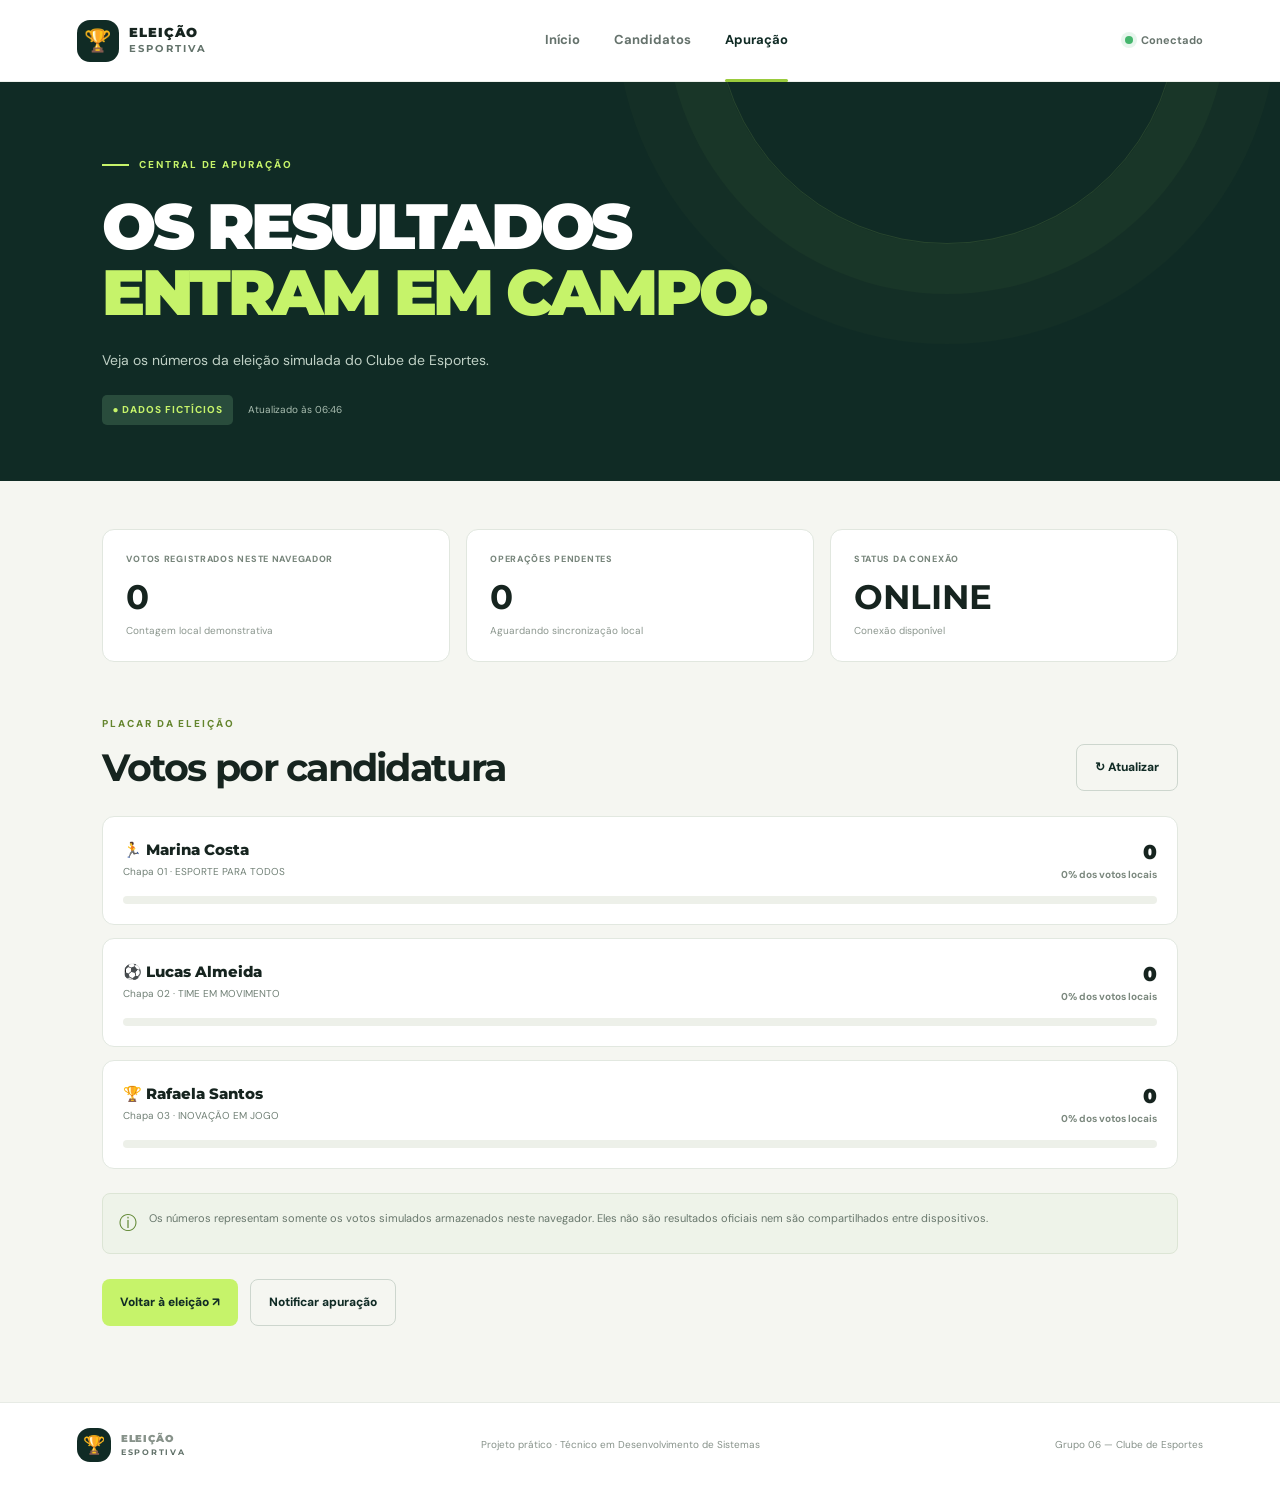
==== resultado.html @ e19febe4 "Add files via upload" ====
<!doctype html>
<html lang="pt-BR">
<head>
  <meta charset="utf-8"><meta name="viewport" content="width=device-width, initial-scale=1">
  <meta name="theme-color" content="#102b25"><meta name="description" content="Apuração fictícia da eleição esportiva.">
  <title>Apuração | Eleição Esportiva</title>
  <link rel="icon" href="./assets/icon.svg" type="image/svg+xml"><link rel="manifest" href="./manifest.json">
  <link rel="preload" href="./style.css" as="style"><link rel="stylesheet" href="./style.css">
  <link rel="dns-prefetch" href="//fonts.googleapis.com"><link rel="dns-prefetch" href="//fonts.gstatic.com">
  <link rel="preconnect" href="https://fonts.googleapis.com"><link rel="preconnect" href="https://fonts.gstatic.com" crossorigin>
  <link href="https://fonts.googleapis.com/css2?family=DM+Sans:wght@400;500;600;700&family=Montserrat:wght@600;700;800;900&display=swap" rel="stylesheet">
  <link rel="prefetch" href="./index.html">
</head>
<body>
  <a class="skip-link" href="#conteudo">Pular para o conteúdo</a>
  <header class="topbar">
    <a class="brand" href="./index.html"><span class="brand-mark">🏆</span><span><strong>ELEIÇÃO</strong><small>ESPORTIVA</small></span></a>
    <nav class="nav" aria-label="Navegação principal"><a href="./index.html">Início</a><a href="./index.html#candidatos">Candidatos</a><a class="active" href="./resultado.html">Apuração</a></nav>
    <div class="connection"><span id="connectionDot" class="status-dot"></span><span id="connectionText">Verificando conexão…</span></div>
  </header>
  <main id="conteudo" class="results-page">
    <section class="results-hero"><p class="eyebrow"><span class="eyebrow-line"></span> CENTRAL DE APURAÇÃO</p><h1>OS RESULTADOS<br><span>ENTRAM EM CAMPO.</span></h1><p>Veja os números da eleição simulada do Clube de Esportes.</p><div class="results-meta"><span class="meta-pill">● DADOS FICTÍCIOS</span><span id="resultsUpdated">Atualizado neste dispositivo</span></div></section>
    <section class="section results-section">
      <div class="results-overview"><div class="overview-card"><span class="overview-label">VOTOS REGISTRADOS NESTE NAVEGADOR</span><strong id="totalVotes">0</strong><small>Contagem local demonstrativa</small></div><div class="overview-card"><span class="overview-label">OPERAÇÕES PENDENTES</span><strong id="pendingVotes">0</strong><small>Aguardando sincronização local</small></div><div class="overview-card"><span class="overview-label">STATUS DA CONEXÃO</span><strong id="networkStatus">—</strong><small id="networkDetail">Status do navegador</small></div></div>
      <div class="results-heading"><div><p class="eyebrow dark-eyebrow">PLACAR DA ELEIÇÃO</p><h2>Votos por candidatura</h2></div><button class="button button-outline" id="refreshResults" type="button">↻ Atualizar</button></div>
      <div id="resultsList" class="results-list"></div>
      <div class="results-note"><span>ⓘ</span><p>Os números representam somente os votos simulados armazenados neste navegador. Eles não são resultados oficiais nem são compartilhados entre dispositivos.</p></div>
      <div class="results-actions"><a class="button button-primary" href="./index.html#candidatos">Voltar à eleição ↗</a><button class="button button-outline" id="notifyResults" type="button">Notificar apuração</button></div>
    </section>
  </main>
  <footer class="footer"><a class="brand footer-brand" href="./index.html"><span class="brand-mark">🏆</span><span><strong>ELEIÇÃO</strong><small>ESPORTIVA</small></span></a><span>Projeto prático · Técnico em Desenvolvimento de Sistemas</span><span>Grupo 06 — Clube de Esportes</span></footer>
  <div id="toast" class="toast" role="status" aria-live="polite"></div>
  <script src="./app.js" defer></script>
</body>
</html>
---- style.css ----
@import url('https://fonts.googleapis.com/css2?family=DM+Sans:wght@400;500;600;700&family=Montserrat:wght@600;700;800;900&display=swap');
:root{--green:#102b25;--green2:#183d32;--lime:#c6f36a;--paper:#f5f6f1;--ink:#16241f;--muted:#66736d;--line:#e1e6df;--white:#fff;--shadow:0 18px 50px rgba(16,43,37,.10)}
*{box-sizing:border-box}html{scroll-behavior:smooth;scroll-padding-top:90px}body{margin:0;background:var(--paper);color:var(--ink);font-family:'DM Sans',Arial,sans-serif;line-height:1.55}a{color:inherit;text-decoration:none}button{font:inherit;cursor:pointer}.skip-link{position:absolute;left:-9999px;top:10px;background:#fff;padding:10px;z-index:100}.skip-link:focus{left:10px}.topbar{height:82px;padding:0 clamp(20px,6vw,88px);display:flex;align-items:center;justify-content:space-between;background:#fff;border-bottom:1px solid #edf0eb;gap:24px}.brand{display:flex;align-items:center;gap:10px;line-height:1.05;flex-shrink:0}.brand-mark{width:42px;height:42px;background:var(--green);color:var(--lime);display:grid;place-items:center;border-radius:13px;font-size:22px}.brand strong,.brand small{display:block;font-family:Montserrat,sans-serif;letter-spacing:.08em}.brand strong{font-size:13px;font-weight:900}.brand small{font-size:10px;font-weight:700;letter-spacing:.22em;color:#63736b;margin-top:4px}.nav{display:flex;align-items:center;gap:34px;color:#65726c;font-size:13px;font-weight:700}.nav a{padding:31px 0;position:relative}.nav a:hover,.nav a.active{color:var(--green)}.nav a.active:after{content:"";position:absolute;bottom:0;left:0;right:0;height:3px;background:#9acb3d;border-radius:3px}.connection{display:flex;align-items:center;gap:8px;color:#68756e;font-size:11px;font-weight:700;white-space:nowrap}.status-dot{width:8px;height:8px;border-radius:50%;background:#9aa69f;display:inline-block}.status-dot.online{background:#45b66d;box-shadow:0 0 0 4px #45b66d20}.status-dot.offline{background:#e7a23b;box-shadow:0 0 0 4px #e7a23b20}.hero{position:relative;overflow:hidden;background:var(--green);color:white;padding:74px clamp(24px,8vw,120px) 0;min-height:615px;display:grid;grid-template-columns:1.04fr .96fr;align-items:center}.hero:before{content:"";position:absolute;inset:0;background:radial-gradient(ellipse at 75% 38%,#255342 0,transparent 44%),linear-gradient(110deg,#102b25 0%,#102b25 54%,#16392f 100%)}.hero-content,.hero-art,.hero-stats{position:relative;z-index:1}.eyebrow{font-size:10px;font-weight:800;letter-spacing:.19em;color:var(--lime);display:flex;align-items:center;gap:10px;margin:0 0 20px}.eyebrow-line{width:27px;height:2px;background:var(--lime)}h1,h2,h3,p{margin-top:0}.hero h1,.results-hero h1{font-family:Montserrat,sans-serif;font-size:clamp(42px,5.2vw,74px);font-weight:900;line-height:1.04;letter-spacing:-.055em;margin:0 0 24px}.hero h1 span,.results-hero h1 span{color:var(--lime)}.hero-copy{max-width:490px;color:#c5d4cc;font-size:15px;line-height:1.8;margin-bottom:28px}.hero-actions{display:flex;gap:12px;flex-wrap:wrap}.button{border:0;border-radius:8px;padding:13px 18px;display:inline-flex;align-items:center;justify-content:center;gap:12px;font-size:12px;font-weight:800;transition:transform .2s,background .2s;min-height:46px}.button:hover{transform:translateY(-2px)}.button-primary{background:var(--lime);color:var(--green)}.button-ghost{border:1px solid #ffffff52;color:white;background:transparent}.button-outline{background:transparent;border:1px solid #cdd6ce;color:var(--green)}.button-light{background:white;color:var(--green);width:100%;margin-top:16px}.hero-note{margin-top:35px;color:#a8bcb1;font-size:9px;font-weight:800;letter-spacing:.13em;display:flex;align-items:center;gap:9px}.live-pulse{width:7px;height:7px;background:var(--lime);border-radius:50%;box-shadow:0 0 0 4px #c6f36a20}.hero-art{height:410px;min-width:0;display:grid;place-items:center}.art-glow{position:absolute;width:330px;height:330px;border-radius:50%;background:#b5e75c13;filter:blur(25px)}.stadium-ring{position:absolute;border:1px solid #c6f36a30;border-radius:50%;transform:rotate(-28deg)}.ring-one{width:390px;height:290px}.ring-two{width:300px;height:220px}.stadium-score{z-index:2;width:210px;height:210px;border-radius:50%;border:1px solid #c6f36a65;background:linear-gradient(145deg,#1e493a,#102b25);box-shadow:0 25px 80px #07171180,inset 0 0 0 12px #ffffff05;display:flex;flex-direction:column;align-items:center;justify-content:center;transform:rotate(-8deg)}.stadium-score span{font-size:10px;letter-spacing:.3em;color:#b9d1c3;font-weight:800}.stadium-score strong{font-family:Montserrat,sans-serif;font-size:78px;line-height:1;color:var(--lime);letter-spacing:-.08em}.stadium-score small{font-size:8px;letter-spacing:.18em;color:#d2e0d6;font-weight:800;margin-top:7px}.field-lines{position:absolute;inset:45px 5px;border:1px solid #c6f36a21;border-radius:48%;transform:rotate(-28deg);overflow:hidden}.field-mid{position:absolute;top:0;bottom:0;left:50%;border-left:1px solid #c6f36a27}.field-circle{position:absolute;width:120px;height:120px;border:1px solid #c6f36a27;border-radius:50%;left:calc(50% - 60px);top:calc(50% - 60px)}.field-box{position:absolute;top:25%;height:50%;width:19%;border:1px solid #c6f36a25}.field-box.left{left:0}.field-box.right{right:0}.floating-card{position:absolute;z-index:3;display:flex;align-items:center;gap:10px;background:#fff;color:var(--ink);padding:12px 15px;border-radius:12px;box-shadow:0 15px 35px #06181045}.floating-card>span{width:35px;height:35px;background:#eff7df;border-radius:9px;display:grid;place-items:center;color:#3c6b2a;font-size:18px}.floating-card strong,.floating-card small{display:block}.floating-card strong{font-size:11px}.floating-card small{font-size:9px;color:#7b8880;margin-top:3px}.card-top{top:60px;right:0}.card-bottom{bottom:56px;left:-10px}.hero-stats{grid-column:1/-1;border-top:1px solid #ffffff24;display:flex;gap:0;margin-top:38px;padding:24px 0 28px}.hero-stats>div{display:flex;flex-direction:column;padding:0 38px;border-right:1px solid #ffffff23}.hero-stats>div:first-child{padding-left:0}.hero-stats>div:last-child{border:0}.hero-stats strong{font-family:Montserrat,sans-serif;font-size:25px;color:var(--lime);line-height:1.2}.hero-stats span{font-size:8px;letter-spacing:.13em;font-weight:800;color:#aabdb2;margin-top:5px}.section{padding:76px clamp(24px,8vw,120px)}.intro-section{display:grid;grid-template-columns:1fr .72fr;gap:60px;align-items:end;background:#fff}.dark-eyebrow{color:#64852e;margin-bottom:13px}.intro-section h2,.section-heading h2,.results-heading h2{font-family:Montserrat,sans-serif;font-size:clamp(28px,3vw,40px);line-height:1.2;letter-spacing:-.045em;margin:0}.intro-section h2 span{color:#6d9b32}.section-copy{font-size:13px;color:#6d7972;line-height:1.9;margin:0;max-width:480px}.candidates-section{background:#f5f6f1}.section-heading{display:flex;justify-content:space-between;align-items:end;gap:20px;margin-bottom:32px}.section-counter{border:1px solid #d8dfd7;padding:8px 12px;border-radius:5px;color:#7a877f;font-size:9px;font-weight:800;letter-spacing:.1em;white-space:nowrap}.candidate-grid{display:grid;grid-template-columns:repeat(3,minmax(0,1fr));gap:20px}.candidate-card{background:#fff;border:1px solid #e5e9e2;border-radius:14px;overflow:hidden;transition:transform .25s,box-shadow .25s}.candidate-card:hover{transform:translateY(-5px);box-shadow:var(--shadow)}.candidate-cover{height:156px;background:linear-gradient(130deg,#173b30,#285b43);position:relative;display:flex;align-items:center;justify-content:center;overflow:hidden}.candidate-cover:before,.candidate-cover:after{content:"";position:absolute;border:1px solid #c6f36a3d;border-radius:50%;width:230px;height:230px}.candidate-cover:after{width:170px;height:170px}.candidate-cover .candidate-number{position:absolute;top:15px;left:16px;background:#c6f36a;color:#173b30;font-size:10px;font-weight:900;padding:6px 9px;border-radius:5px}.candidate-emoji{font-size:62px;z-index:1;filter:drop-shadow(0 8px 12px #07171155)}.candidate-cover.cover-blue{background:linear-gradient(130deg,#203a55,#376d85)}.candidate-cover.cover-orange{background:linear-gradient(130deg,#6d3d20,#b97536)}.candidate-body{padding:22px}.candidate-role{font-size:9px;color:#7e8b82;font-weight:800;letter-spacing:.13em}.candidate-body h3{font-family:Montserrat,sans-serif;font-size:20px;margin:6px 0 10px;letter-spacing:-.03em}.candidate-slogan{font-size:12px;color:#63736a;font-style:italic;margin-bottom:18px}.proposal-list{padding:0;list-style:none;margin:0 0 22px;display:grid;gap:10px}.proposal-list li{font-size:11px;color:#526259;display:flex;gap:9px;align-items:flex-start}.proposal-list li:before{content:"✓";color:#6d9b32;font-weight:900}.vote-button{width:100%;background:var(--green);color:#fff}.vote-button:disabled{background:#dce3dc;color:#758078;cursor:not-allowed;transform:none}.candidate-card.selected{border:2px solid #91c64a}.selected-label{display:none;color:#527c26;font-size:10px;font-weight:800;margin-bottom:10px}.candidate-card.selected .selected-label{display:block}.offline-banner{background:var(--green);color:white;padding:54px clamp(24px,8vw,120px);display:grid;grid-template-columns:75px 1fr 245px;gap:28px;align-items:center;position:relative;overflow:hidden}.offline-banner:after{content:"";position:absolute;width:380px;height:380px;border:1px solid #c6f36a20;border-radius:50%;right:-120px;top:-220px}.offline-icon{width:65px;height:65px;border:1px solid #c6f36a4d;border-radius:16px;display:grid;place-items:center;font-size:38px;color:var(--lime)}.offline-banner .eyebrow{font-size:9px;margin-bottom:12px}.offline-banner h2{font-family:Montserrat,sans-serif;font-size:clamp(25px,3vw,37px);line-height:1.15;letter-spacing:-.04em;margin-bottom:12px}.offline-banner h2 span{color:var(--lime)}.offline-banner p:not(.eyebrow){font-size:12px;color:#b9c9bf;max-width:550px;margin:0}.offline-status-card{position:relative;z-index:1;background:#214437;border:1px solid #ffffff1c;border-radius:12px;padding:18px}.offline-status-card>strong{font-size:12px;margin-left:8px}.offline-status-card small{display:block;color:#b6c9bd;font-size:10px;margin-top:8px}.tech-section{background:#fff}.tech-grid{display:grid;grid-template-columns:repeat(3,minmax(0,1fr));gap:18px;margin-top:30px}.tech-card{border:1px solid #e3e8e1;border-radius:12px;padding:24px}.tech-icon{display:grid;place-items:center;width:42px;height:42px;background:#eff6e4;border-radius:10px;color:#557d2a;font-size:23px;margin-bottom:20px}.tech-card h3{font-family:Montserrat,sans-serif;font-size:16px;margin-bottom:10px}.tech-card p{font-size:12px;color:#6c7a71;line-height:1.8;margin:0}.text-button{padding:14px 0 0;border:0;background:none;color:#477324;font-size:11px;font-weight:800}.disclaimer{margin:0 clamp(24px,8vw,120px) 55px;padding:16px 20px;border:1px solid #dce4d7;background:#eef3e9;border-radius:8px;display:flex;gap:12px;font-size:11px;color:#68776c}.disclaimer strong{color:#395c2a;white-space:nowrap}.footer{background:#fff;border-top:1px solid #e7ebe5;display:flex;justify-content:space-between;align-items:center;padding:25px clamp(20px,6vw,88px);gap:20px;color:#87928a;font-size:10px}.footer-brand .brand-mark{width:34px;height:34px;font-size:18px}.footer-brand strong{font-size:10px}.footer-brand small{font-size:8px}.vote-dialog{border:0;border-radius:18px;padding:36px;max-width:420px;width:calc(100% - 32px);box-shadow:0 30px 100px #07171155;text-align:center}.vote-dialog::backdrop{background:#071711b5;backdrop-filter:blur(4px)}.dialog-close-form{position:absolute;top:12px;right:12px}.dialog-x{border:0;background:#eff2ed;border-radius:50%;width:30px;height:30px;font-size:20px}.dialog-symbol{margin:0 auto 18px;width:55px;height:55px;border-radius:50%;background:#edf6df;color:#568229;display:grid;place-items:center;font-size:28px}.vote-dialog h2{font-family:Montserrat,sans-serif;font-size:24px;line-height:1.2;margin-bottom:10px}.vote-dialog>p:not(.eyebrow){color:#6a786f;font-size:13px}.dialog-actions{display:grid;gap:10px;margin-top:24px}.toast{position:fixed;z-index:50;bottom:22px;left:50%;transform:translate(-50%,20px);opacity:0;pointer-events:none;max-width:calc(100% - 32px);padding:13px 18px;border-radius:10px;background:#122f25;color:white;box-shadow:0 12px 40px #07171135;font-size:12px;font-weight:700;transition:.25s}.toast.show{opacity:1;transform:translate(-50%,0)}.results-page{min-height:65vh}.results-hero{padding:75px clamp(24px,8vw,120px) 56px;background:var(--green);color:white;position:relative;overflow:hidden}.results-hero:after{content:"";position:absolute;width:460px;height:460px;border:1px solid #c6f36a20;border-radius:50%;right:8%;top:-300px;box-shadow:0 0 0 50px #c6f36a08,0 0 0 100px #c6f36a05}.results-hero h1{font-size:clamp(39px,5vw,64px);position:relative;z-index:1}.results-hero>p:not(.eyebrow){color:#c0d1c6;font-size:14px}.results-meta{display:flex;gap:15px;align-items:center;color:#a9bdb0;font-size:10px;margin-top:24px}.meta-pill{background:#294c3c;padding:7px 10px;border-radius:5px;color:var(--lime);font-weight:800;letter-spacing:.1em}.results-section{padding-top:48px}.results-overview{display:grid;grid-template-columns:repeat(3,minmax(0,1fr));gap:16px;margin-bottom:54px}.overview-card{padding:23px;border:1px solid #e1e7df;border-radius:12px;background:#fff;display:flex;flex-direction:column}.overview-label{font-size:9px;font-weight:800;color:#77857b;letter-spacing:.08em}.overview-card strong{font-family:Montserrat,sans-serif;font-size:34px;line-height:1.2;margin:10px 0 5px}.overview-card small{font-size:10px;color:#8b968e}.results-heading{display:flex;align-items:end;justify-content:space-between;margin-bottom:25px;gap:15px}.results-list{display:grid;gap:13px}.result-row{background:#fff;border:1px solid #e2e8e0;border-radius:12px;padding:20px}.result-row-top{display:flex;justify-content:space-between;gap:15px;align-items:center}.result-name{font-family:Montserrat,sans-serif;font-size:15px;font-weight:800}.result-number{font-size:10px;color:#718076;margin-top:3px}.result-count{text-align:right;font-family:Montserrat,sans-serif;font-size:20px;font-weight:900}.result-count small{display:block;font:700 10px 'DM Sans',sans-serif;color:#7b887e}.progress-track{height:8px;background:#edf0e9;border-radius:20px;margin-top:15px;overflow:hidden}.progress-fill{height:100%;background:#91bf4a;border-radius:20px;transition:width .4s}.result-row:nth-child(2) .progress-fill{background:#6e9bb4}.result-row:nth-child(3) .progress-fill{background:#d59b59}.results-note{margin-top:24px;display:flex;gap:12px;background:#eef3e9;border:1px solid #dce5d5;padding:16px;border-radius:8px;color:#68776c;font-size:11px}.results-note span{font-size:18px;color:#5c842e}.results-note p{margin:0}.results-actions{display:flex;gap:12px;margin-top:25px;flex-wrap:wrap}
@media(max-width:900px){.topbar{padding:0 22px}.nav{gap:18px}.hero{padding:55px 35px 0;grid-template-columns:1fr  .8fr}.hero-art{transform:scale(.86)}.hero-stats>div{padding:0 22px}.section{padding:60px 35px}.offline-banner{padding:45px 35px;grid-template-columns:60px 1fr 220px;gap:18px}.disclaimer{margin-left:35px;margin-right:35px}.footer{padding:24px 22px}.connection{font-size:0}.connection .status-dot{width:10px;height:10px}.candidate-grid{gap:12px}.candidate-body{padding:17px}}
@media(max-width:650px){.topbar{height:70px;gap:10px}.brand-mark{width:36px;height:36px}.nav{gap:12px;font-size:10px}.nav a{padding:26px 0}.connection{display:none}.hero{display:block;padding:52px 24px 0;min-height:auto}.hero h1{font-size:clamp(42px,12vw,60px)}.hero-copy{font-size:13px}.hero-art{height:280px;margin:5px 0 0;transform:scale(.82)}.stadium-score{width:175px;height:175px}.stadium-score strong{font-size:65px}.ring-one{width:300px;height:230px}.ring-two{width:245px;height:180px}.card-top{right:-3px;top:25px}.card-bottom{left:-4px;bottom:18px}.hero-stats{margin-top:20px;padding:20px 0;justify-content:space-between}.hero-stats>div{padding:0 10px;flex:1}.hero-stats>div:first-child{padding-left:0}.hero-stats strong{font-size:20px}.hero-stats span{font-size:7px;line-height:1.5}.section{padding:48px 22px}.intro-section{display:block}.intro-section h2{font-size:30px}.section-copy{margin-top:20px}.section-heading{align-items:start;flex-direction:column}.section-counter{display:none}.candidate-grid{grid-template-columns:1fr;gap:16px}.candidate-cover{height:140px}.candidate-body{padding:22px}.offline-banner{padding:40px 22px;grid-template-columns:1fr;gap:20px}.offline-icon{width:52px;height:52px}.offline-status-card{max-width:none}.tech-grid{grid-template-columns:1fr}.tech-card{padding:22px}.disclaimer{margin:0 22px 35px;display:block}.disclaimer strong{display:block;margin-bottom:6px}.footer{align-items:flex-start;flex-direction:column;gap:12px}.results-hero{padding:55px 22px 40px}.results-hero h1{font-size:clamp(36px,10vw,52px)}.results-section{padding-top:35px}.results-overview{grid-template-columns:1fr;gap:10px;margin-bottom:40px}.overview-card{padding:17px}.overview-card strong{font-size:29px}.results-heading{align-items:start;flex-direction:column}.result-row{padding:16px}.result-name{font-size:13px}.result-count{font-size:18px}.vote-dialog{padding:30px 23px}}
@media(prefers-reduced-motion:reduce){*,*:before,*:after{scroll-behavior:auto!important;transition:none!important;animation:none!important}}
---- style.css ----
@import url('https://fonts.googleapis.com/css2?family=DM+Sans:wght@400;500;600;700&family=Montserrat:wght@600;700;800;900&display=swap');
:root{--green:#102b25;--green2:#183d32;--lime:#c6f36a;--paper:#f5f6f1;--ink:#16241f;--muted:#66736d;--line:#e1e6df;--white:#fff;--shadow:0 18px 50px rgba(16,43,37,.10)}
*{box-sizing:border-box}html{scroll-behavior:smooth;scroll-padding-top:90px}body{margin:0;background:var(--paper);color:var(--ink);font-family:'DM Sans',Arial,sans-serif;line-height:1.55}a{color:inherit;text-decoration:none}button{font:inherit;cursor:pointer}.skip-link{position:absolute;left:-9999px;top:10px;background:#fff;padding:10px;z-index:100}.skip-link:focus{left:10px}.topbar{height:82px;padding:0 clamp(20px,6vw,88px);display:flex;align-items:center;justify-content:space-between;background:#fff;border-bottom:1px solid #edf0eb;gap:24px}.brand{display:flex;align-items:center;gap:10px;line-height:1.05;flex-shrink:0}.brand-mark{width:42px;height:42px;background:var(--green);color:var(--lime);display:grid;place-items:center;border-radius:13px;font-size:22px}.brand strong,.brand small{display:block;font-family:Montserrat,sans-serif;letter-spacing:.08em}.brand strong{font-size:13px;font-weight:900}.brand small{font-size:10px;font-weight:700;letter-spacing:.22em;color:#63736b;margin-top:4px}.nav{display:flex;align-items:center;gap:34px;color:#65726c;font-size:13px;font-weight:700}.nav a{padding:31px 0;position:relative}.nav a:hover,.nav a.active{color:var(--green)}.nav a.active:after{content:"";position:absolute;bottom:0;left:0;right:0;height:3px;background:#9acb3d;border-radius:3px}.connection{display:flex;align-items:center;gap:8px;color:#68756e;font-size:11px;font-weight:700;white-space:nowrap}.status-dot{width:8px;height:8px;border-radius:50%;background:#9aa69f;display:inline-block}.status-dot.online{background:#45b66d;box-shadow:0 0 0 4px #45b66d20}.status-dot.offline{background:#e7a23b;box-shadow:0 0 0 4px #e7a23b20}.hero{position:relative;overflow:hidden;background:var(--green);color:white;padding:74px clamp(24px,8vw,120px) 0;min-height:615px;display:grid;grid-template-columns:1.04fr .96fr;align-items:center}.hero:before{content:"";position:absolute;inset:0;background:radial-gradient(ellipse at 75% 38%,#255342 0,transparent 44%),linear-gradient(110deg,#102b25 0%,#102b25 54%,#16392f 100%)}.hero-content,.hero-art,.hero-stats{position:relative;z-index:1}.eyebrow{font-size:10px;font-weight:800;letter-spacing:.19em;color:var(--lime);display:flex;align-items:center;gap:10px;margin:0 0 20px}.eyebrow-line{width:27px;height:2px;background:var(--lime)}h1,h2,h3,p{margin-top:0}.hero h1,.results-hero h1{font-family:Montserrat,sans-serif;font-size:clamp(42px,5.2vw,74px);font-weight:900;line-height:1.04;letter-spacing:-.055em;margin:0 0 24px}.hero h1 span,.results-hero h1 span{color:var(--lime)}.hero-copy{max-width:490px;color:#c5d4cc;font-size:15px;line-height:1.8;margin-bottom:28px}.hero-actions{display:flex;gap:12px;flex-wrap:wrap}.button{border:0;border-radius:8px;padding:13px 18px;display:inline-flex;align-items:center;justify-content:center;gap:12px;font-size:12px;font-weight:800;transition:transform .2s,background .2s;min-height:46px}.button:hover{transform:translateY(-2px)}.button-primary{background:var(--lime);color:var(--green)}.button-ghost{border:1px solid #ffffff52;color:white;background:transparent}.button-outline{background:transparent;border:1px solid #cdd6ce;color:var(--green)}.button-light{background:white;color:var(--green);width:100%;margin-top:16px}.hero-note{margin-top:35px;color:#a8bcb1;font-size:9px;font-weight:800;letter-spacing:.13em;display:flex;align-items:center;gap:9px}.live-pulse{width:7px;height:7px;background:var(--lime);border-radius:50%;box-shadow:0 0 0 4px #c6f36a20}.hero-art{height:410px;min-width:0;display:grid;place-items:center}.art-glow{position:absolute;width:330px;height:330px;border-radius:50%;background:#b5e75c13;filter:blur(25px)}.stadium-ring{position:absolute;border:1px solid #c6f36a30;border-radius:50%;transform:rotate(-28deg)}.ring-one{width:390px;height:290px}.ring-two{width:300px;height:220px}.stadium-score{z-index:2;width:210px;height:210px;border-radius:50%;border:1px solid #c6f36a65;background:linear-gradient(145deg,#1e493a,#102b25);box-shadow:0 25px 80px #07171180,inset 0 0 0 12px #ffffff05;display:flex;flex-direction:column;align-items:center;justify-content:center;transform:rotate(-8deg)}.stadium-score span{font-size:10px;letter-spacing:.3em;color:#b9d1c3;font-weight:800}.stadium-score strong{font-family:Montserrat,sans-serif;font-size:78px;line-height:1;color:var(--lime);letter-spacing:-.08em}.stadium-score small{font-size:8px;letter-spacing:.18em;color:#d2e0d6;font-weight:800;margin-top:7px}.field-lines{position:absolute;inset:45px 5px;border:1px solid #c6f36a21;border-radius:48%;transform:rotate(-28deg);overflow:hidden}.field-mid{position:absolute;top:0;bottom:0;left:50%;border-left:1px solid #c6f36a27}.field-circle{position:absolute;width:120px;height:120px;border:1px solid #c6f36a27;border-radius:50%;left:calc(50% - 60px);top:calc(50% - 60px)}.field-box{position:absolute;top:25%;height:50%;width:19%;border:1px solid #c6f36a25}.field-box.left{left:0}.field-box.right{right:0}.floating-card{position:absolute;z-index:3;display:flex;align-items:center;gap:10px;background:#fff;color:var(--ink);padding:12px 15px;border-radius:12px;box-shadow:0 15px 35px #06181045}.floating-card>span{width:35px;height:35px;background:#eff7df;border-radius:9px;display:grid;place-items:center;color:#3c6b2a;font-size:18px}.floating-card strong,.floating-card small{display:block}.floating-card strong{font-size:11px}.floating-card small{font-size:9px;color:#7b8880;margin-top:3px}.card-top{top:60px;right:0}.card-bottom{bottom:56px;left:-10px}.hero-stats{grid-column:1/-1;border-top:1px solid #ffffff24;display:flex;gap:0;margin-top:38px;padding:24px 0 28px}.hero-stats>div{display:flex;flex-direction:column;padding:0 38px;border-right:1px solid #ffffff23}.hero-stats>div:first-child{padding-left:0}.hero-stats>div:last-child{border:0}.hero-stats strong{font-family:Montserrat,sans-serif;font-size:25px;color:var(--lime);line-height:1.2}.hero-stats span{font-size:8px;letter-spacing:.13em;font-weight:800;color:#aabdb2;margin-top:5px}.section{padding:76px clamp(24px,8vw,120px)}.intro-section{display:grid;grid-template-columns:1fr .72fr;gap:60px;align-items:end;background:#fff}.dark-eyebrow{color:#64852e;margin-bottom:13px}.intro-section h2,.section-heading h2,.results-heading h2{font-family:Montserrat,sans-serif;font-size:clamp(28px,3vw,40px);line-height:1.2;letter-spacing:-.045em;margin:0}.intro-section h2 span{color:#6d9b32}.section-copy{font-size:13px;color:#6d7972;line-height:1.9;margin:0;max-width:480px}.candidates-section{background:#f5f6f1}.section-heading{display:flex;justify-content:space-between;align-items:end;gap:20px;margin-bottom:32px}.section-counter{border:1px solid #d8dfd7;padding:8px 12px;border-radius:5px;color:#7a877f;font-size:9px;font-weight:800;letter-spacing:.1em;white-space:nowrap}.candidate-grid{display:grid;grid-template-columns:repeat(3,minmax(0,1fr));gap:20px}.candidate-card{background:#fff;border:1px solid #e5e9e2;border-radius:14px;overflow:hidden;transition:transform .25s,box-shadow .25s}.candidate-card:hover{transform:translateY(-5px);box-shadow:var(--shadow)}.candidate-cover{height:156px;background:linear-gradient(130deg,#173b30,#285b43);position:relative;display:flex;align-items:center;justify-content:center;overflow:hidden}.candidate-cover:before,.candidate-cover:after{content:"";position:absolute;border:1px solid #c6f36a3d;border-radius:50%;width:230px;height:230px}.candidate-cover:after{width:170px;height:170px}.candidate-cover .candidate-number{position:absolute;top:15px;left:16px;background:#c6f36a;color:#173b30;font-size:10px;font-weight:900;padding:6px 9px;border-radius:5px}.candidate-emoji{font-size:62px;z-index:1;filter:drop-shadow(0 8px 12px #07171155)}.candidate-cover.cover-blue{background:linear-gradient(130deg,#203a55,#376d85)}.candidate-cover.cover-orange{background:linear-gradient(130deg,#6d3d20,#b97536)}.candidate-body{padding:22px}.candidate-role{font-size:9px;color:#7e8b82;font-weight:800;letter-spacing:.13em}.candidate-body h3{font-family:Montserrat,sans-serif;font-size:20px;margin:6px 0 10px;letter-spacing:-.03em}.candidate-slogan{font-size:12px;color:#63736a;font-style:italic;margin-bottom:18px}.proposal-list{padding:0;list-style:none;margin:0 0 22px;display:grid;gap:10px}.proposal-list li{font-size:11px;color:#526259;display:flex;gap:9px;align-items:flex-start}.proposal-list li:before{content:"✓";color:#6d9b32;font-weight:900}.vote-button{width:100%;background:var(--green);color:#fff}.vote-button:disabled{background:#dce3dc;color:#758078;cursor:not-allowed;transform:none}.candidate-card.selected{border:2px solid #91c64a}.selected-label{display:none;color:#527c26;font-size:10px;font-weight:800;margin-bottom:10px}.candidate-card.selected .selected-label{display:block}.offline-banner{background:var(--green);color:white;padding:54px clamp(24px,8vw,120px);display:grid;grid-template-columns:75px 1fr 245px;gap:28px;align-items:center;position:relative;overflow:hidden}.offline-banner:after{content:"";position:absolute;width:380px;height:380px;border:1px solid #c6f36a20;border-radius:50%;right:-120px;top:-220px}.offline-icon{width:65px;height:65px;border:1px solid #c6f36a4d;border-radius:16px;display:grid;place-items:center;font-size:38px;color:var(--lime)}.offline-banner .eyebrow{font-size:9px;margin-bottom:12px}.offline-banner h2{font-family:Montserrat,sans-serif;font-size:clamp(25px,3vw,37px);line-height:1.15;letter-spacing:-.04em;margin-bottom:12px}.offline-banner h2 span{color:var(--lime)}.offline-banner p:not(.eyebrow){font-size:12px;color:#b9c9bf;max-width:550px;margin:0}.offline-status-card{position:relative;z-index:1;background:#214437;border:1px solid #ffffff1c;border-radius:12px;padding:18px}.offline-status-card>strong{font-size:12px;margin-left:8px}.offline-status-card small{display:block;color:#b6c9bd;font-size:10px;margin-top:8px}.tech-section{background:#fff}.tech-grid{display:grid;grid-template-columns:repeat(3,minmax(0,1fr));gap:18px;margin-top:30px}.tech-card{border:1px solid #e3e8e1;border-radius:12px;padding:24px}.tech-icon{display:grid;place-items:center;width:42px;height:42px;background:#eff6e4;border-radius:10px;color:#557d2a;font-size:23px;margin-bottom:20px}.tech-card h3{font-family:Montserrat,sans-serif;font-size:16px;margin-bottom:10px}.tech-card p{font-size:12px;color:#6c7a71;line-height:1.8;margin:0}.text-button{padding:14px 0 0;border:0;background:none;color:#477324;font-size:11px;font-weight:800}.disclaimer{margin:0 clamp(24px,8vw,120px) 55px;padding:16px 20px;border:1px solid #dce4d7;background:#eef3e9;border-radius:8px;display:flex;gap:12px;font-size:11px;color:#68776c}.disclaimer strong{color:#395c2a;white-space:nowrap}.footer{background:#fff;border-top:1px solid #e7ebe5;display:flex;justify-content:space-between;align-items:center;padding:25px clamp(20px,6vw,88px);gap:20px;color:#87928a;font-size:10px}.footer-brand .brand-mark{width:34px;height:34px;font-size:18px}.footer-brand strong{font-size:10px}.footer-brand small{font-size:8px}.vote-dialog{border:0;border-radius:18px;padding:36px;max-width:420px;width:calc(100% - 32px);box-shadow:0 30px 100px #07171155;text-align:center}.vote-dialog::backdrop{background:#071711b5;backdrop-filter:blur(4px)}.dialog-close-form{position:absolute;top:12px;right:12px}.dialog-x{border:0;background:#eff2ed;border-radius:50%;width:30px;height:30px;font-size:20px}.dialog-symbol{margin:0 auto 18px;width:55px;height:55px;border-radius:50%;background:#edf6df;color:#568229;display:grid;place-items:center;font-size:28px}.vote-dialog h2{font-family:Montserrat,sans-serif;font-size:24px;line-height:1.2;margin-bottom:10px}.vote-dialog>p:not(.eyebrow){color:#6a786f;font-size:13px}.dialog-actions{display:grid;gap:10px;margin-top:24px}.toast{position:fixed;z-index:50;bottom:22px;left:50%;transform:translate(-50%,20px);opacity:0;pointer-events:none;max-width:calc(100% - 32px);padding:13px 18px;border-radius:10px;background:#122f25;color:white;box-shadow:0 12px 40px #07171135;font-size:12px;font-weight:700;transition:.25s}.toast.show{opacity:1;transform:translate(-50%,0)}.results-page{min-height:65vh}.results-hero{padding:75px clamp(24px,8vw,120px) 56px;background:var(--green);color:white;position:relative;overflow:hidden}.results-hero:after{content:"";position:absolute;width:460px;height:460px;border:1px solid #c6f36a20;border-radius:50%;right:8%;top:-300px;box-shadow:0 0 0 50px #c6f36a08,0 0 0 100px #c6f36a05}.results-hero h1{font-size:clamp(39px,5vw,64px);position:relative;z-index:1}.results-hero>p:not(.eyebrow){color:#c0d1c6;font-size:14px}.results-meta{display:flex;gap:15px;align-items:center;color:#a9bdb0;font-size:10px;margin-top:24px}.meta-pill{background:#294c3c;padding:7px 10px;border-radius:5px;color:var(--lime);font-weight:800;letter-spacing:.1em}.results-section{padding-top:48px}.results-overview{display:grid;grid-template-columns:repeat(3,minmax(0,1fr));gap:16px;margin-bottom:54px}.overview-card{padding:23px;border:1px solid #e1e7df;border-radius:12px;background:#fff;display:flex;flex-direction:column}.overview-label{font-size:9px;font-weight:800;color:#77857b;letter-spacing:.08em}.overview-card strong{font-family:Montserrat,sans-serif;font-size:34px;line-height:1.2;margin:10px 0 5px}.overview-card small{font-size:10px;color:#8b968e}.results-heading{display:flex;align-items:end;justify-content:space-between;margin-bottom:25px;gap:15px}.results-list{display:grid;gap:13px}.result-row{background:#fff;border:1px solid #e2e8e0;border-radius:12px;padding:20px}.result-row-top{display:flex;justify-content:space-between;gap:15px;align-items:center}.result-name{font-family:Montserrat,sans-serif;font-size:15px;font-weight:800}.result-number{font-size:10px;color:#718076;margin-top:3px}.result-count{text-align:right;font-family:Montserrat,sans-serif;font-size:20px;font-weight:900}.result-count small{display:block;font:700 10px 'DM Sans',sans-serif;color:#7b887e}.progress-track{height:8px;background:#edf0e9;border-radius:20px;margin-top:15px;overflow:hidden}.progress-fill{height:100%;background:#91bf4a;border-radius:20px;transition:width .4s}.result-row:nth-child(2) .progress-fill{background:#6e9bb4}.result-row:nth-child(3) .progress-fill{background:#d59b59}.results-note{margin-top:24px;display:flex;gap:12px;background:#eef3e9;border:1px solid #dce5d5;padding:16px;border-radius:8px;color:#68776c;font-size:11px}.results-note span{font-size:18px;color:#5c842e}.results-note p{margin:0}.results-actions{display:flex;gap:12px;margin-top:25px;flex-wrap:wrap}
@media(max-width:900px){.topbar{padding:0 22px}.nav{gap:18px}.hero{padding:55px 35px 0;grid-template-columns:1fr  .8fr}.hero-art{transform:scale(.86)}.hero-stats>div{padding:0 22px}.section{padding:60px 35px}.offline-banner{padding:45px 35px;grid-template-columns:60px 1fr 220px;gap:18px}.disclaimer{margin-left:35px;margin-right:35px}.footer{padding:24px 22px}.connection{font-size:0}.connection .status-dot{width:10px;height:10px}.candidate-grid{gap:12px}.candidate-body{padding:17px}}
@media(max-width:650px){.topbar{height:70px;gap:10px}.brand-mark{width:36px;height:36px}.nav{gap:12px;font-size:10px}.nav a{padding:26px 0}.connection{display:none}.hero{display:block;padding:52px 24px 0;min-height:auto}.hero h1{font-size:clamp(42px,12vw,60px)}.hero-copy{font-size:13px}.hero-art{height:280px;margin:5px 0 0;transform:scale(.82)}.stadium-score{width:175px;height:175px}.stadium-score strong{font-size:65px}.ring-one{width:300px;height:230px}.ring-two{width:245px;height:180px}.card-top{right:-3px;top:25px}.card-bottom{left:-4px;bottom:18px}.hero-stats{margin-top:20px;padding:20px 0;justify-content:space-between}.hero-stats>div{padding:0 10px;flex:1}.hero-stats>div:first-child{padding-left:0}.hero-stats strong{font-size:20px}.hero-stats span{font-size:7px;line-height:1.5}.section{padding:48px 22px}.intro-section{display:block}.intro-section h2{font-size:30px}.section-copy{margin-top:20px}.section-heading{align-items:start;flex-direction:column}.section-counter{display:none}.candidate-grid{grid-template-columns:1fr;gap:16px}.candidate-cover{height:140px}.candidate-body{padding:22px}.offline-banner{padding:40px 22px;grid-template-columns:1fr;gap:20px}.offline-icon{width:52px;height:52px}.offline-status-card{max-width:none}.tech-grid{grid-template-columns:1fr}.tech-card{padding:22px}.disclaimer{margin:0 22px 35px;display:block}.disclaimer strong{display:block;margin-bottom:6px}.footer{align-items:flex-start;flex-direction:column;gap:12px}.results-hero{padding:55px 22px 40px}.results-hero h1{font-size:clamp(36px,10vw,52px)}.results-section{padding-top:35px}.results-overview{grid-template-columns:1fr;gap:10px;margin-bottom:40px}.overview-card{padding:17px}.overview-card strong{font-size:29px}.results-heading{align-items:start;flex-direction:column}.result-row{padding:16px}.result-name{font-size:13px}.result-count{font-size:18px}.vote-dialog{padding:30px 23px}}
@media(prefers-reduced-motion:reduce){*,*:before,*:after{scroll-behavior:auto!important;transition:none!important;animation:none!important}}
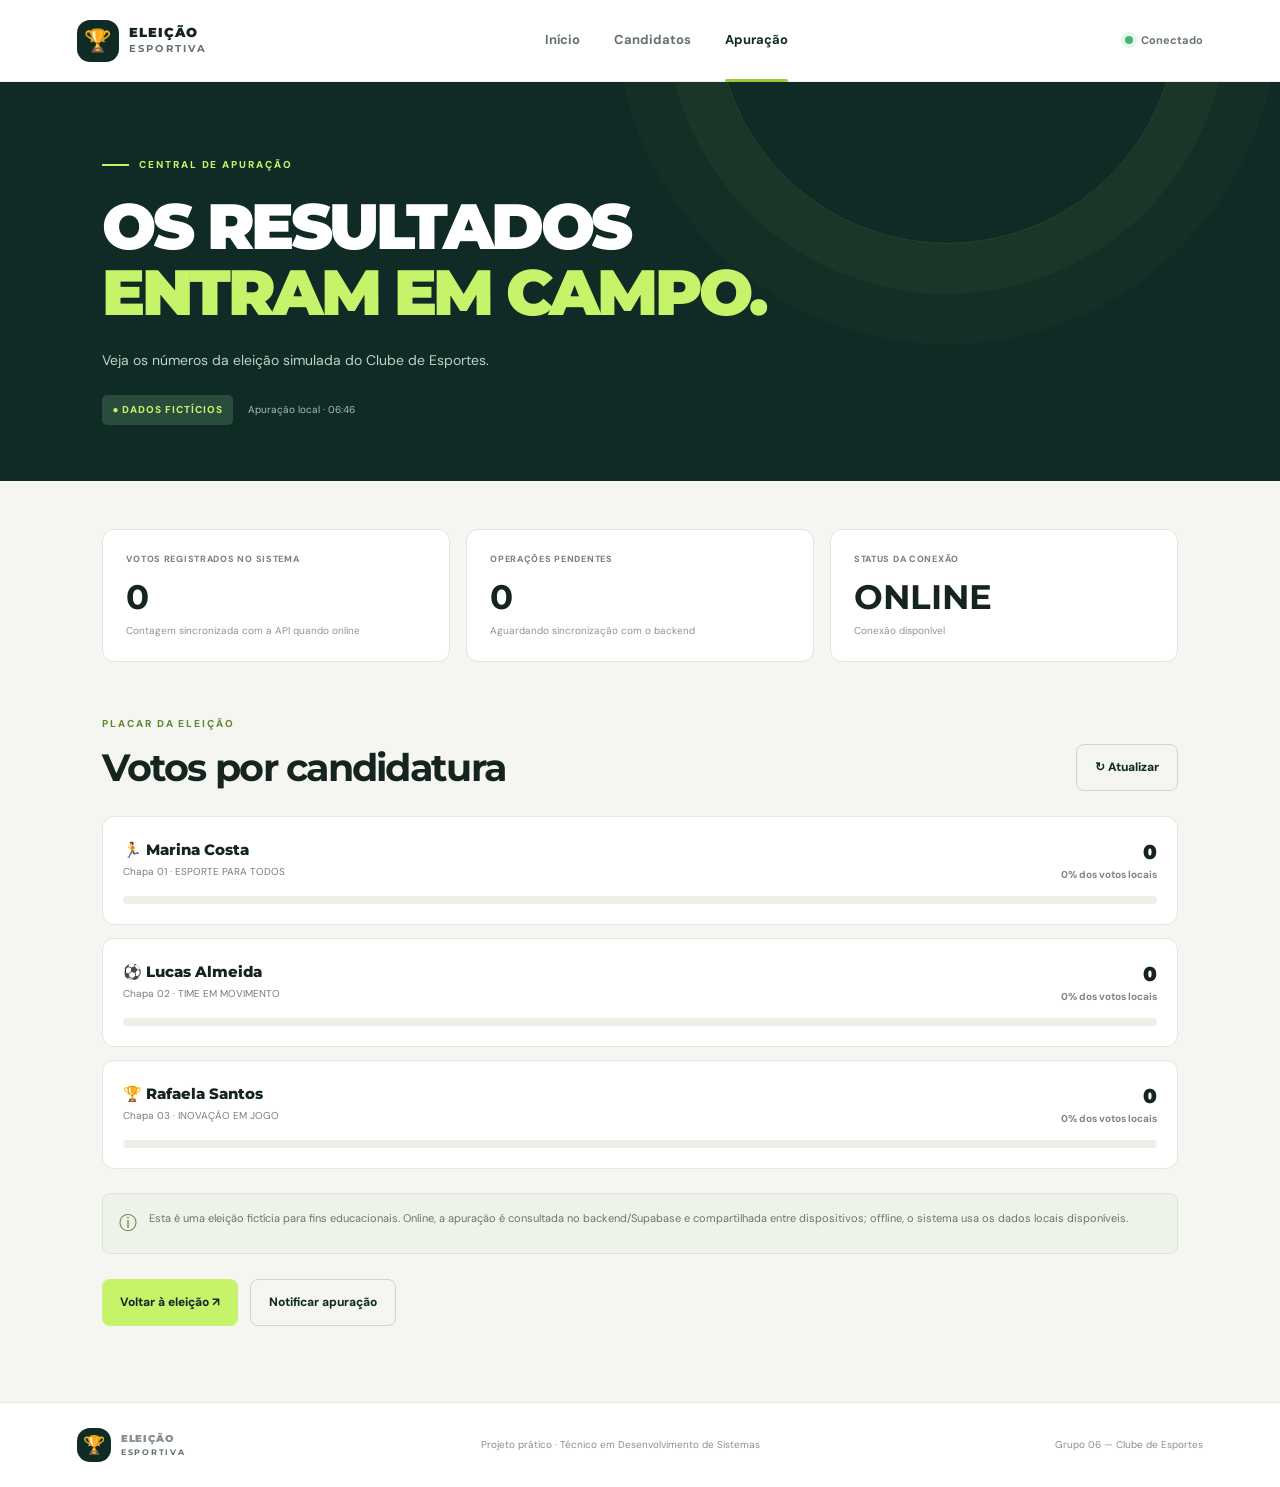
==== commit f1e17cfe: "Add files via upload" ====
--- a/resultado.html
+++ b/resultado.html
@@ -21,10 +21,10 @@
   <main id="conteudo" class="results-page">
     <section class="results-hero"><p class="eyebrow"><span class="eyebrow-line"></span> CENTRAL DE APURAÇÃO</p><h1>OS RESULTADOS<br><span>ENTRAM EM CAMPO.</span></h1><p>Veja os números da eleição simulada do Clube de Esportes.</p><div class="results-meta"><span class="meta-pill">● DADOS FICTÍCIOS</span><span id="resultsUpdated">Atualizado neste dispositivo</span></div></section>
     <section class="section results-section">
-      <div class="results-overview"><div class="overview-card"><span class="overview-label">VOTOS REGISTRADOS NESTE NAVEGADOR</span><strong id="totalVotes">0</strong><small>Contagem local demonstrativa</small></div><div class="overview-card"><span class="overview-label">OPERAÇÕES PENDENTES</span><strong id="pendingVotes">0</strong><small>Aguardando sincronização local</small></div><div class="overview-card"><span class="overview-label">STATUS DA CONEXÃO</span><strong id="networkStatus">—</strong><small id="networkDetail">Status do navegador</small></div></div>
+      <div class="results-overview"><div class="overview-card"><span class="overview-label">VOTOS REGISTRADOS NO SISTEMA</span><strong id="totalVotes">0</strong><small>Contagem sincronizada com a API quando online</small></div><div class="overview-card"><span class="overview-label">OPERAÇÕES PENDENTES</span><strong id="pendingVotes">0</strong><small>Aguardando sincronização com o backend</small></div><div class="overview-card"><span class="overview-label">STATUS DA CONEXÃO</span><strong id="networkStatus">—</strong><small id="networkDetail">Status do navegador</small></div></div>
       <div class="results-heading"><div><p class="eyebrow dark-eyebrow">PLACAR DA ELEIÇÃO</p><h2>Votos por candidatura</h2></div><button class="button button-outline" id="refreshResults" type="button">↻ Atualizar</button></div>
       <div id="resultsList" class="results-list"></div>
-      <div class="results-note"><span>ⓘ</span><p>Os números representam somente os votos simulados armazenados neste navegador. Eles não são resultados oficiais nem são compartilhados entre dispositivos.</p></div>
+      <div class="results-note"><span>ⓘ</span><p>Esta é uma eleição fictícia para fins educacionais. Online, a apuração é consultada no backend/Supabase e compartilhada entre dispositivos; offline, o sistema usa os dados locais disponíveis.</p></div>
       <div class="results-actions"><a class="button button-primary" href="./index.html#candidatos">Voltar à eleição ↗</a><button class="button button-outline" id="notifyResults" type="button">Notificar apuração</button></div>
     </section>
   </main>
